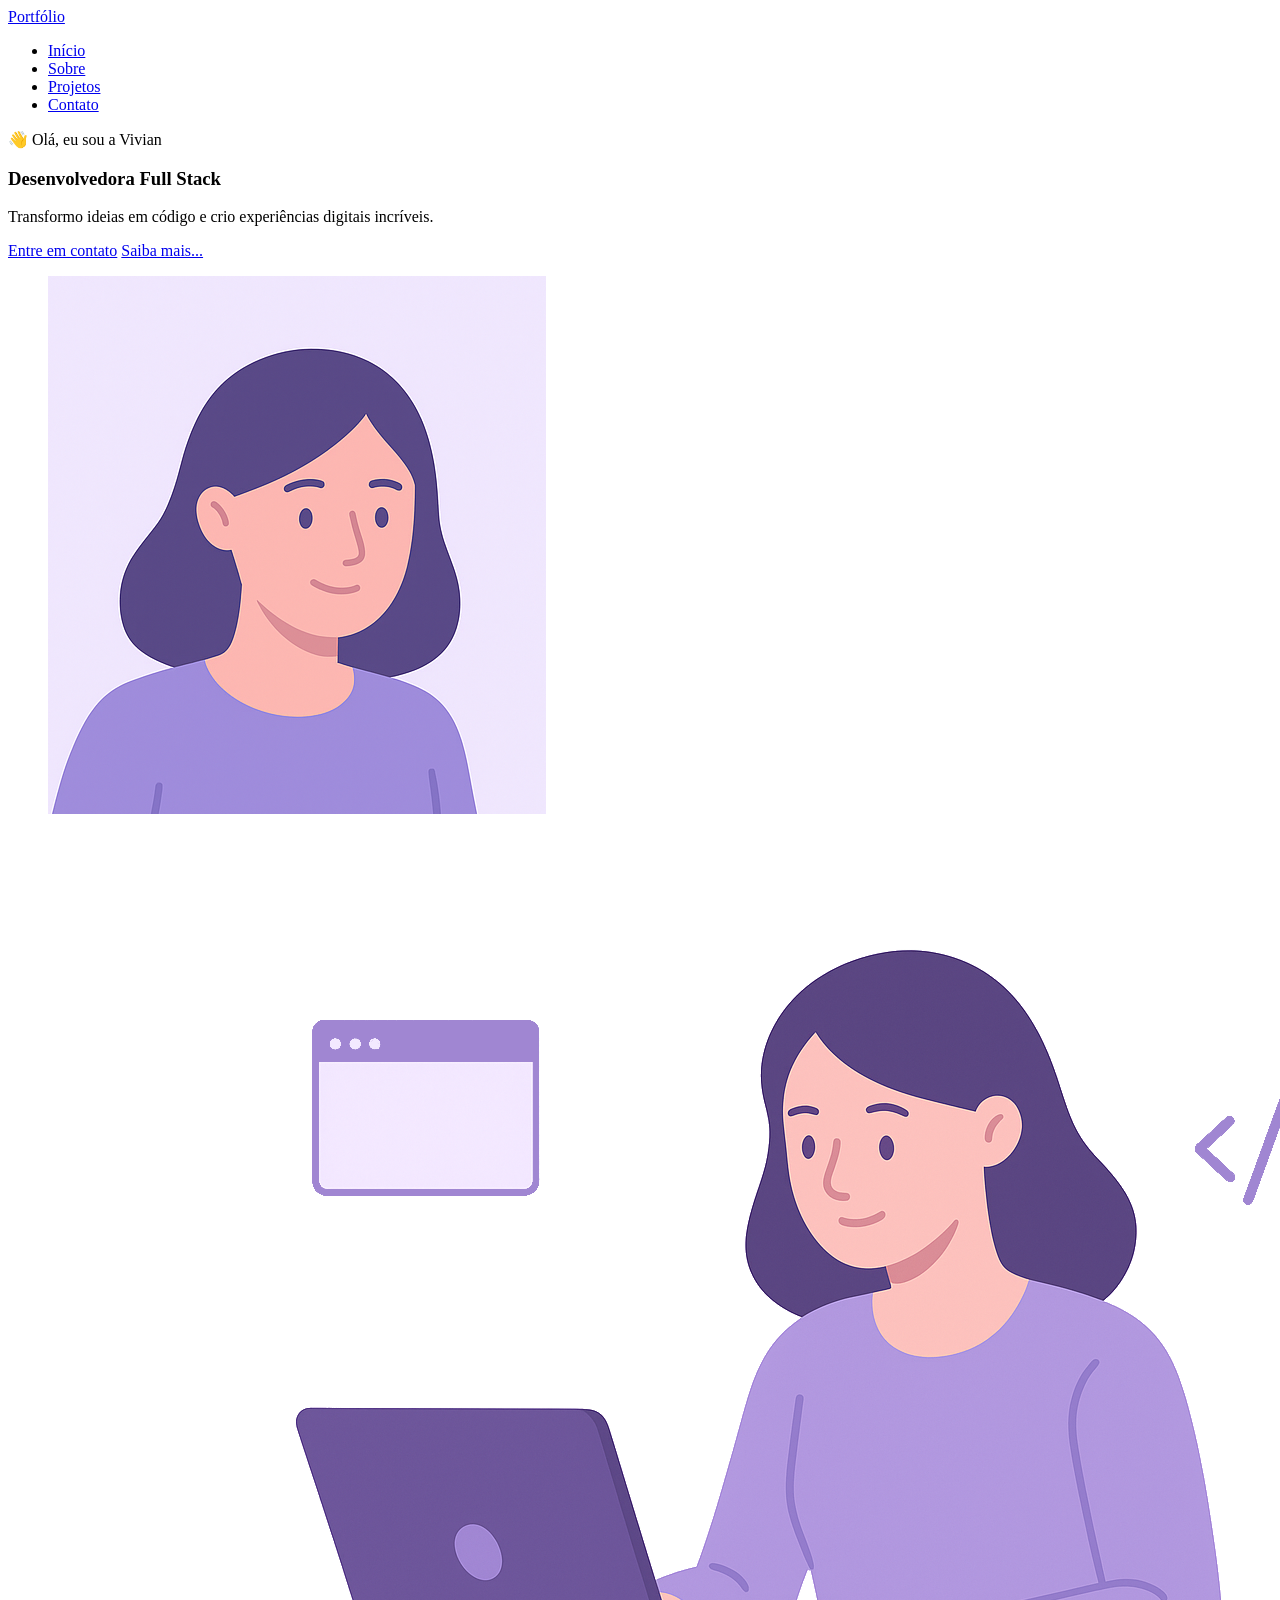
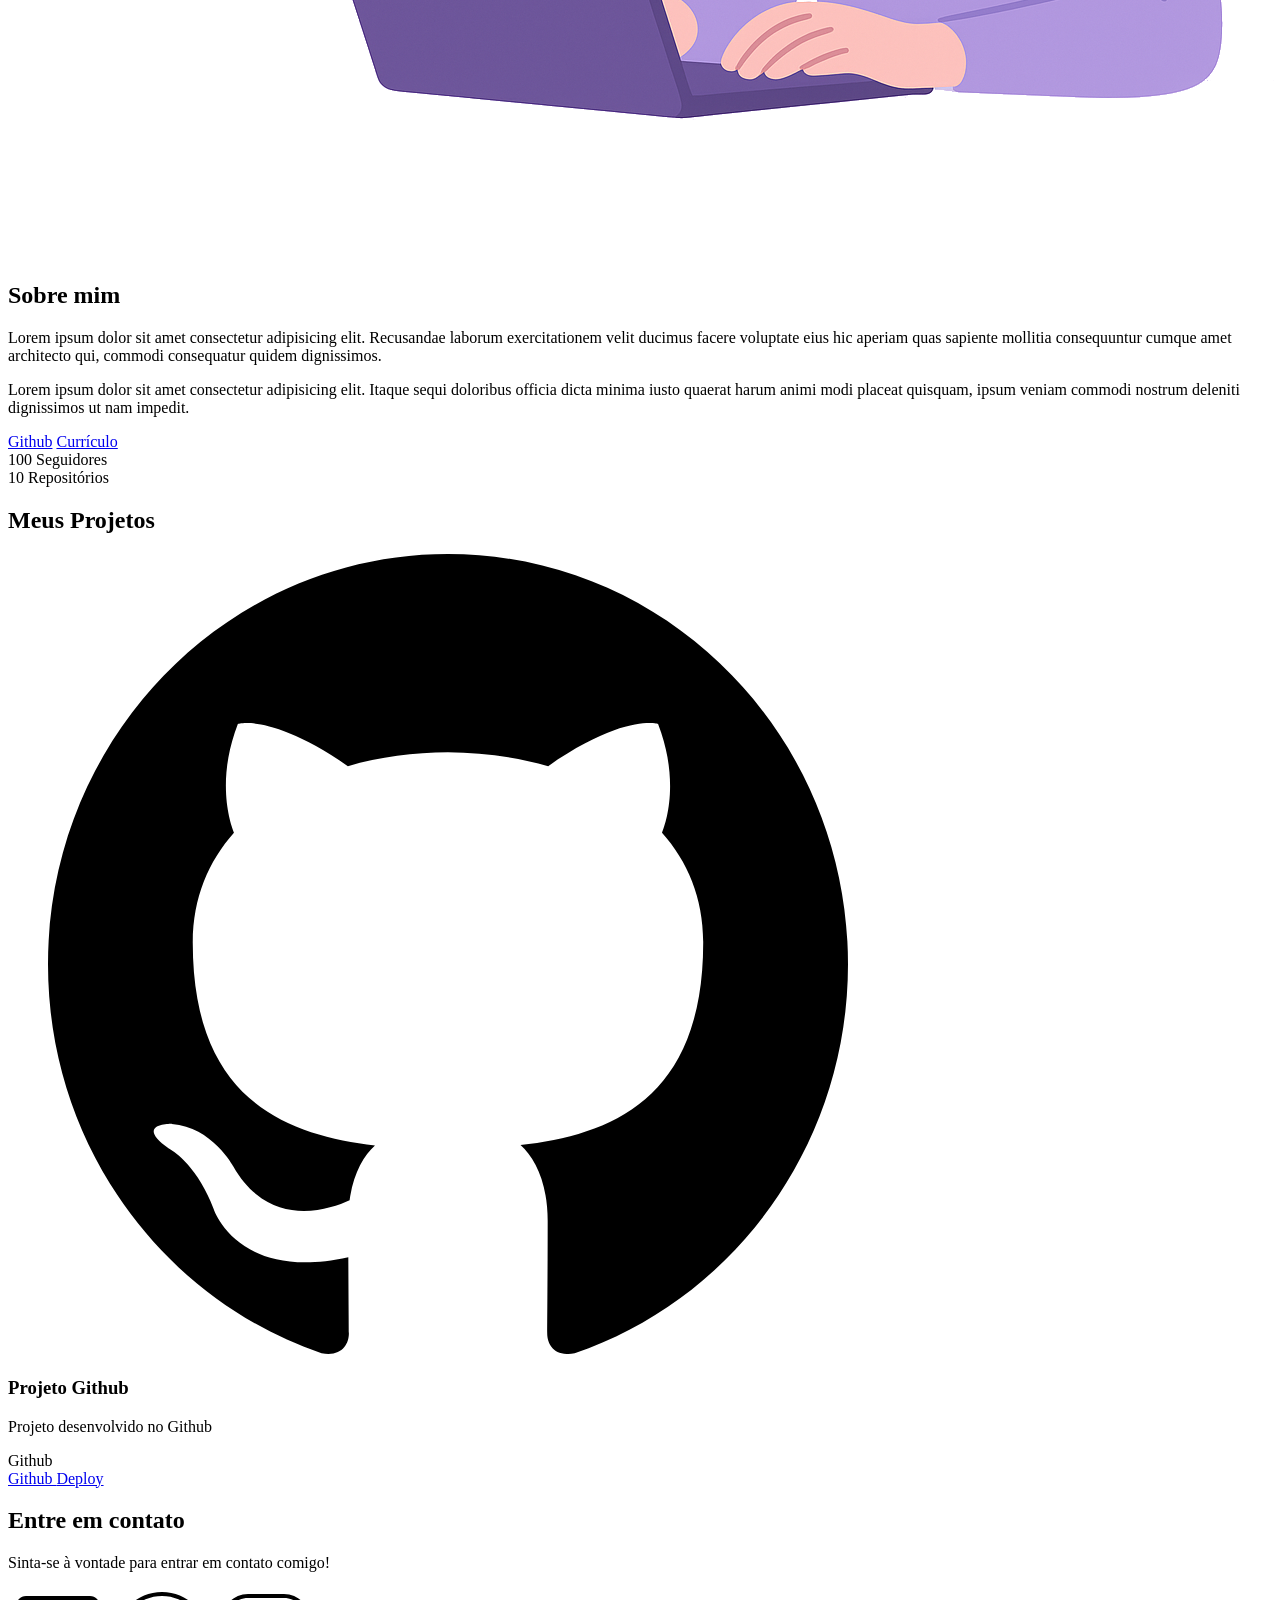
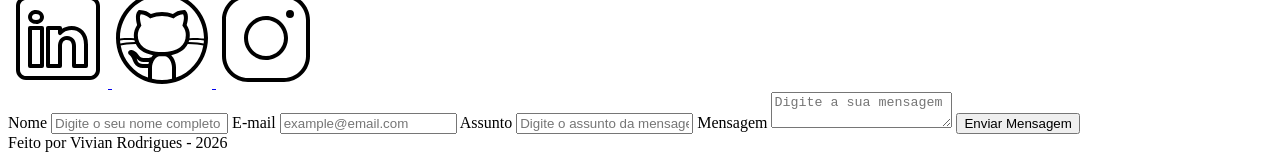
==== index.html @ 4dd23698 "✨ New Feature: Contrução da página Success" ====
<!DOCTYPE html>
<html  lang="pt-br">
    <head>
        <meta charset="utf-8">
        <title></title>
        <meta name="description" content="">
        <meta name="viewport" content="width=device-width, initial-scale=1">
        <meta name="author" content="Vivian Rodrigues">
        <meta name="description" content="Portfólio da Vivian Rodrigues,                 
                                    desenvolvedora Full Stack especializada em criar experiências 
                                    digitais incríveis. Conheça meus projetos e entre em contato.">
        <meta name="robots" content="index, follow">
        <link rel="icon" type="image/svg+xml" href="./assets/img/favicon.svg">
        <link rel="stylesheet" href="">
        <title>Portfólio da Vivian</title>
    </head>
    <body>
        <header>
            
            <a href="index.html" id="titulo">Portfólio</a>
            
            <nav>
                <ul class="menu-list">
                    <li><a href="#hero">Início</a></li>
                    <li><a href="#about">Sobre</a></li>
                    <li><a href="#projects">Projetos</a></li>
                    <li><a href="#contact">Contato</a></li>
                </ul>
            </nav>
        </header>

        <main>
            
            <!-- SEÇÃO HERO -->
            <section id="hero" class="section-container hero-container">

                <!-- Seção de Boas Vindas  -->
                <article class="hero-content">
                    <span>👋 Olá, eu sou a Vivian</span>
                    <h1>Desenvolvedora Full Stack</h1>
                    <p>Transformo ideias em código e crio
                        experiências digitais incríveis.
                    </p>
                    <div class="buttons-container">
                        <a href="#contact" class="botao">Entre em contato</a>
                        <a href="#about" class="botao-outline">Saiba mais...</a>
                    </div>  
                </article>

                <!-- Imagem da seção Hero -->
                 <figure class="hero-image">
                    <img src="./assets/img/avatar_dev_woman.svg" 
                    alt="Foto do autor do site"
                    class="float-animation">
                 </figure>
  
            </section>

            <!-- SEÇÃO ABOUT -->   
            <section id="about" class="section-container about-container">

                <!-- Imagem da seção About -->
                <figure class="hero-image">
                    <img src="./assets/img/foto_dev_woman.svg" 
                    alt="Foto do perfil do autor">
                 </figure>

                 <!-- Conteúdo da seção About -->
                 <article class="about-content">
                    <h2>Sobre mim</h2>
                    <p>Lorem ipsum dolor sit amet consectetur adipisicing elit. 
                        Recusandae laborum exercitationem velit ducimus facere 
                        voluptate eius hic aperiam quas sapiente mollitia consequuntur 
                        cumque amet architecto qui, commodi consequatur quidem dignissimos.</p>
                    <p>Lorem ipsum dolor sit amet consectetur adipisicing elit. Itaque sequi 
                        doloribus officia dicta minima iusto quaerat harum animi modi placeat quisquam, 
                        ipsum veniam commodi nostrum deleniti dignissimos ut nam impedit.</p>
                    
                    <!-- Links (Github + Currículo) e Dados do Github -->    
                    <div class="about-buttons-data">
                        <!-- Links -->
                        <div class="buttons-container">
                            <a href="#" target="_blank" class="botao">Github</a>
                            <a href="#" target="_blank" class="botao-outline">Currículo</a>
                        </div>
                    
                        <!-- Dados -->
                        <div class="data-container">

                            <div class="data-item">
                                <span class="data-number">100</span>
                                <span class="data-label">Seguidores</span>
                            </div>
                            <div class="data-item">
                                <span class="data-number">10</span>
                                <span class="data-label">Repositórios</span>
                            </div>

                        </div>
                    </div>
                    
                 </article>

            </section>

            <!-- Seção PROJECTS -->
            <section id="projects" class="section-container projects-container">
                <h2>Meus Projetos</h2>

                <!-- Swiper Container -->
                <div class="swiper projects-swiper">
                    <div class="swiper-wrapper">
                        <div class="swiper-slide">

                            <article class="project-card">

                                <!-- Ícone da tecnologia padrão do projeto -->
                                <figure class="project-image">
                                    <img src="./assets/icons/languages/github.svg" 
                                         alt="ícone do Github">
                                </figure>

                                <!-- Conteúdo do Projeto -->
                                <div class="project-content">

                                    <h3>Projeto Github</h3>
                                    <p>Projeto desenvolvido no Github</p>

                                    <!-- Tags do Projeto -->
                                    <div class="project-tags">
                                        <span class="tag">Github</span>
                                    </div>

                                    <!-- Links do Projeto -->
                                    <div class="project-buttons">
                                        <a href="#" target="_blank" class="botao botao-sm">Github
                                        </a>
                                        <a href="#" target="_blank" class="botao-outline botao-sm">Deploy
                                        </a>
                                    </div>

                                </div> 
                            </article>
                        </div>
                    </div>
                    <!-- Botões de navegação -->
                    <div class="swiper-nutton-next"></div>
                    <div class="swiper-nutton-prev"></div>
                    <!-- Paginação -->
                     <div class="swiper-pagination"></div>
                </div> 

            </section>

            <!-- Seção CONTACT -->
            <section id="contact" class="section-container contact-container">
                <!-- Redes Sociais -->
                <article class="contact-info">
                    <h2>Entre em contato</h2>
                    <p>Sinta-se à vontade para entrar em contato comigo!</p>

                    <div>
                        <a href="#" target="_blank" class="social-icon" aria-label="Linkedin">
                            <img src="/assets/icons/social/linkedin.svg" 
                            alt="Link para o Linkedin">
                        </a>
                        <a href="#" target="_blank" class="social-icon" aria-label="Github">
                            <img src="/assets/icons/social/github.svg" 
                            alt="Link para o Github">
                        </a>
                        <a href="#" target="_blank" class="social-icon" aria-label="Instagram">
                            <img src="/assets/icons/social/instagram.svg" 
                            alt="Link para o Instagram">
                        </a>
                    </div>

                </article>
                <!-- Formulário de Contato -->
                <form id="formulario">
                    
                    <label for="nome">Nome</label>
                    <input id="nome" name="nome" type="text" placeholder="Digite o seu nome completo">
                    <span id="erro-nome"></span>

                    <label for="email">E-mail</label>
                    <input id="email" name="email" type="text" placeholder="example@email.com">
                    <span id="erro-email"></span>

                    <label for="assunto">Assunto</label>
                    <input id="assunto" name="email" type="text" placeholder="Digite o assunto da mensagem">
                    <span id="erro-assunto"></span>

                    <label for="mensagem">Mensagem</label>
                    <textarea name="mensagem" name="mensagem" placeholder="Digite a sua mensagem"></textarea>
                    <span id="erro-mensagem"></span>

                    <button class="botao" type="submit">Enviar Mensagem</button>
                </form>

            </section>
        </main>

        <footer>
            Feito por Vivian Rodrigues - 2026
        </footer> 
    </body>
</html>
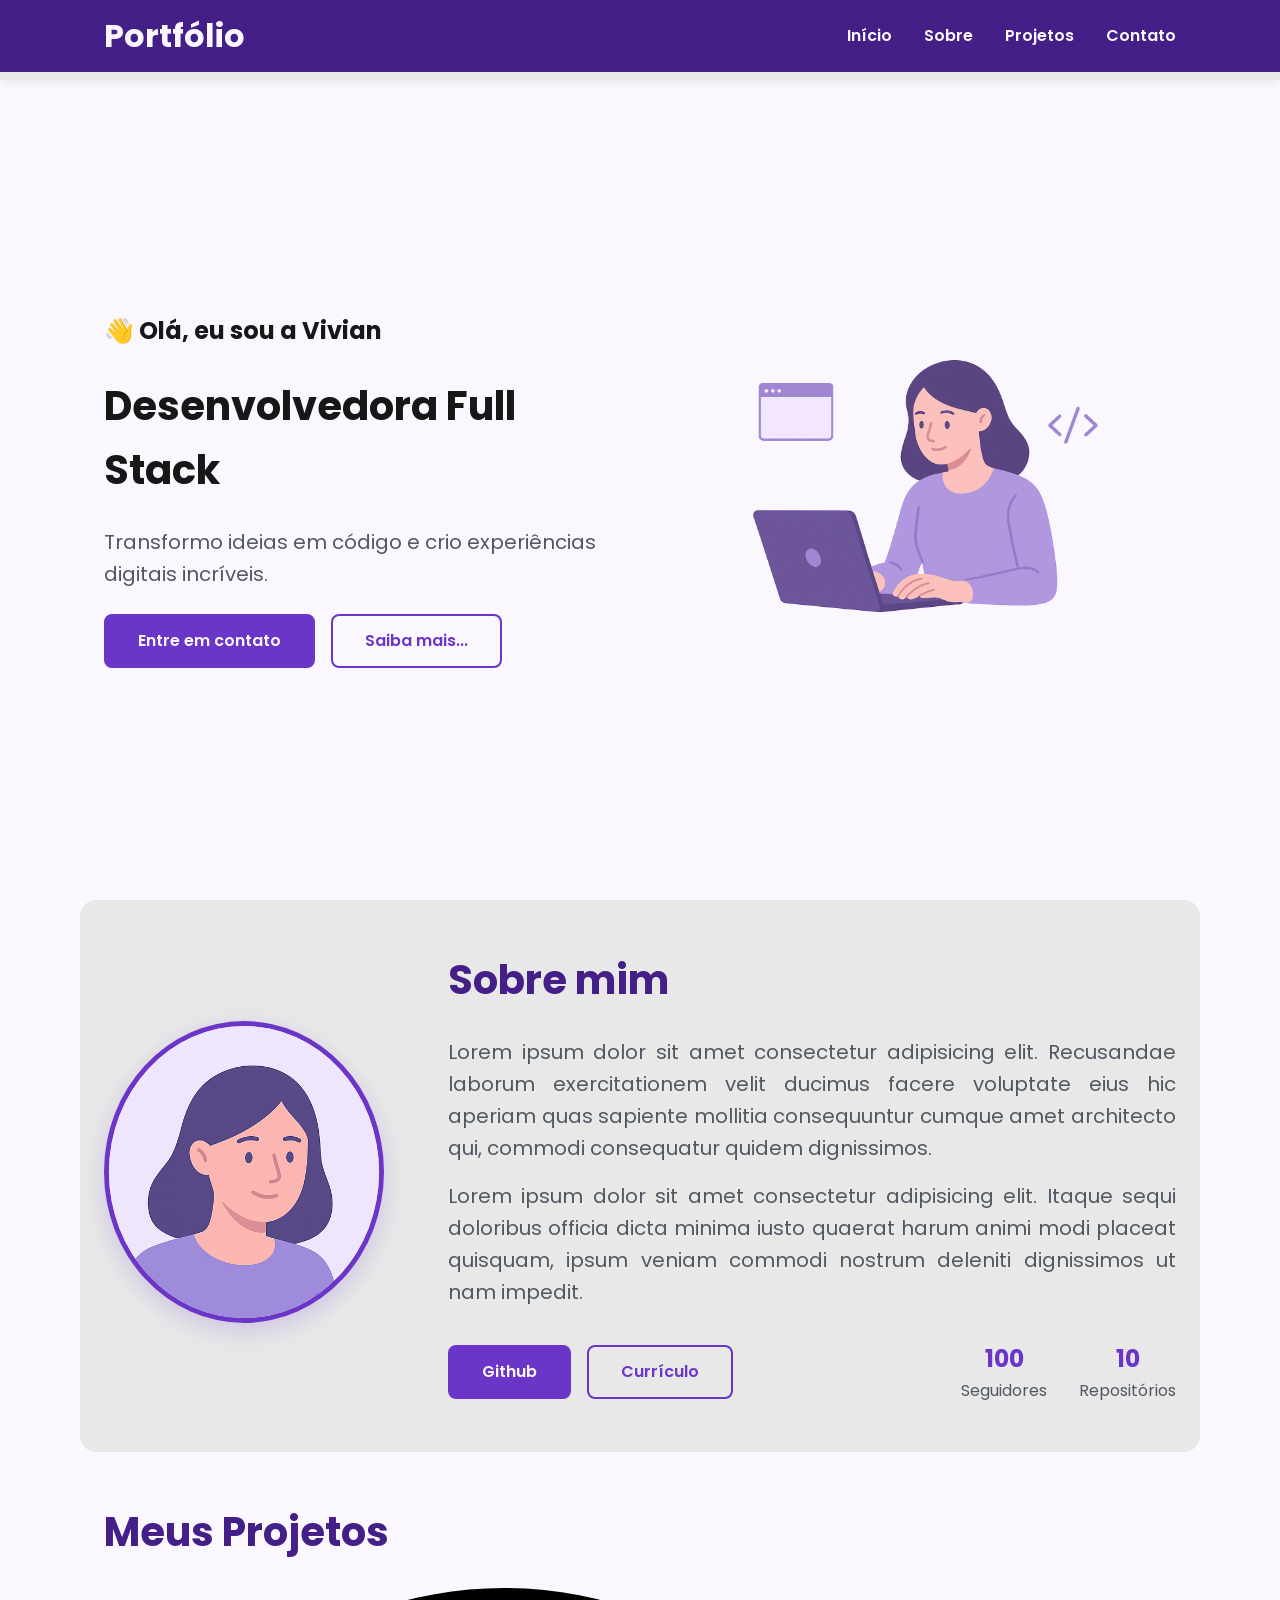
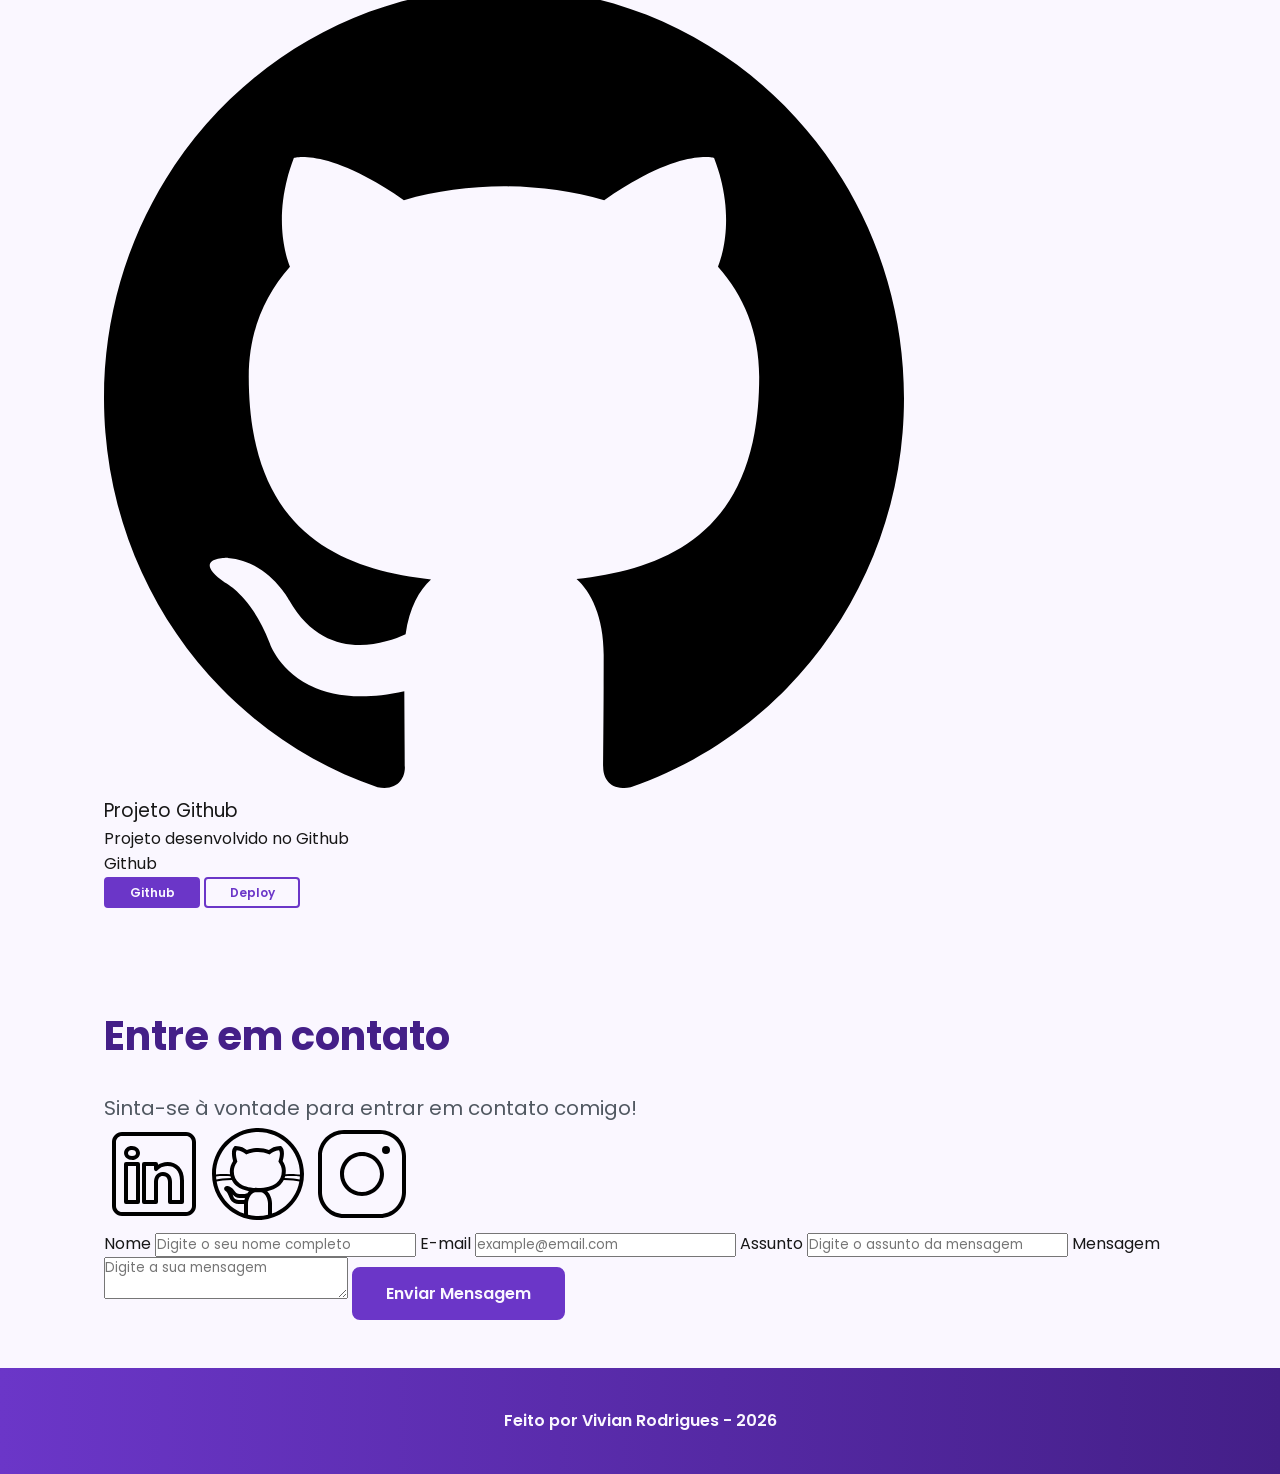
==== commit 12cabf07: "💄 UI:  Estilo das Seções About e Footer e da Página Sucess" ====
--- a/index.html
+++ b/index.html
@@ -1,8 +1,14 @@
 <!DOCTYPE html>
 <html  lang="pt-br">
     <head>
+        <!-- Fontes do Google -->
+        <link rel="preconnect" href="https://fonts.googleapis.com">
+        <link rel="preconnect" href="https://fonts.gstatic.com" crossorigin>
+ 
+         <!-- Fonte do Google - Poppins -->
+        <link href="https://fonts.googleapis.com/css2?family=Poppins&display=swap" rel="stylesheet">
+        
         <meta charset="utf-8">
-        <title></title>
         <meta name="description" content="">
         <meta name="viewport" content="width=device-width, initial-scale=1">
         <meta name="author" content="Vivian Rodrigues">
@@ -11,22 +17,30 @@
                                     digitais incríveis. Conheça meus projetos e entre em contato.">
         <meta name="robots" content="index, follow">
         <link rel="icon" type="image/svg+xml" href="./assets/img/favicon.svg">
-        <link rel="stylesheet" href="">
+        
+        <link rel="stylesheet" href="./assets/css/style.css">
+        
         <title>Portfólio da Vivian</title>
     </head>
     <body>
         <header>
             
-            <a href="index.html" id="titulo">Portfólio</a>
-            
-            <nav>
-                <ul class="menu-list">
-                    <li><a href="#hero">Início</a></li>
-                    <li><a href="#about">Sobre</a></li>
-                    <li><a href="#projects">Projetos</a></li>
-                    <li><a href="#contact">Contato</a></li>
-                </ul>
-            </nav>
+            <div class="menu-content">
+
+                <a href="index.html" id="titulo">Portfólio</a>
+                
+            
+                <nav>
+                    <ul class="menu-list">
+                        <li><a href="#hero">Início</a></li>
+                        <li><a href="#about">Sobre</a></li>
+                        <li><a href="#projects">Projetos</a></li>
+                        <li><a href="#contact">Contato</a></li>
+                    </ul>
+                </nav>
+
+            </div>
+            
         </header>
 
         <main>
@@ -49,7 +63,7 @@
 
                 <!-- Imagem da seção Hero -->
                  <figure class="hero-image">
-                    <img src="./assets/img/avatar_dev_woman.svg" 
+                    <img src="./assets/img/foto_dev_woman.svg" 
                     alt="Foto do autor do site"
                     class="float-animation">
                  </figure>
@@ -60,8 +74,8 @@
             <section id="about" class="section-container about-container">
 
                 <!-- Imagem da seção About -->
-                <figure class="hero-image">
-                    <img src="./assets/img/foto_dev_woman.svg" 
+                <figure class="about-image">
+                    <img src="./assets/img/avatar_dev_woman.svg" 
                     alt="Foto do perfil do autor">
                  </figure>
 
--- a/assets/css/style.css
+++ b/assets/css/style.css
@@ -0,0 +1,411 @@
+/* Reset do navegador */
+* {
+    margin: 0;
+    padding: 0;
+    box-sizing: border-box;
+    font-family: 'Poppins', sans-serif;
+    font-weight: 400;
+    text-decoration: none;
+    outline: none;
+}
+
+/* Variáveis */
+:root {
+    /* Paleta de Cores - Purple */
+    --purple-50: #f4eaff;
+    --purple-100: #e9dcfa;
+    --purple-200: #cdb3f0;
+    --purple-300: #b186e5;
+    --purple-400: #9460db;
+    --purple-500: #6b36c8;
+    --purple-600: #5b2ca0;
+    --purple-700: #4c2177;
+    --purple-800: #441f88;
+    --purple-900: #2a0e4d;
+    --purple-950: #1a0730;
+ 
+    /* Cores Neutras */
+    --gray-200: #e8e8e8;
+    --gray-400: #505861;
+    --black: #171717;
+    --white: #FAF7FF;
+ 
+    /* Cores de Estado */
+    --error: #e63946;
+ 
+    /* Sombras */
+    --shadow-sm: 0 0.25rem 0.5rem rgba(0, 0, 0, 0.05);
+    --shadow-md: 0 0.25rem 0.75rem rgba(107, 54, 200, 0.3);
+    --shadow-lg: 0 0.5rem 1.5rem rgba(107, 54, 200, 0.2);
+ 
+    /* Espaçamentos */
+    --spacing-xs: 0.5rem;
+    --spacing-sm: 1rem;
+    --spacing-md: 1.5rem;
+    --spacing-lg: 2rem;
+    --spacing-xl: 3rem;
+    --spacing-2xl: 4rem;
+ 
+    /* Tamanhos de Fonte */
+    --text-sm: 0.75rem;
+    --text-base: 1rem;
+    --text-lg: 1.25rem;
+    --text-xl: 1.5rem;
+    --text-2xl: 2rem;
+    --text-3xl: 2.5rem;
+ 
+    /* Border Radius */
+    --radius-sm: 0.25rem;
+    --radius-md: 0.5rem;
+    --radius-lg: 1rem;
+    --radius-xl: 2rem;
+    --radius-full: 50%;
+ 
+    /* Animação Padrão */
+    --transition-default: all 0.3s ease;
+}
+
+/* Configurações básicas */
+html {
+    scroll-behavior: smooth;
+}
+
+body {
+    display: flex;
+    flex-direction: column;
+    min-height: 100vh;
+    background-color: var(--white);
+    line-height: 1.6;
+    color: var(--black);
+}
+
+main {
+    flex: 1;
+}
+
+/* Seções - Base Comum */
+
+.section-container {
+    max-width: 70rem;
+    margin: 0 auto;
+    padding: var(--spacing-xl) var(--spacing-md);
+    scroll-margin-top: 6rem;
+}
+
+/* Botões */
+
+.buttons-container {
+    display: flex;
+    gap: var(--spacing-sm);
+}
+
+.botao,
+.botao-outline {
+    display: inline-block;
+    padding: 0.75rem 2rem;
+    border: 0.15rem solid transparent;
+    border-radius: var(--radius-md);
+    font-size: var(--text-base);
+    font-weight: 600;
+    text-align: center;
+    cursor: pointer;
+    transition: var(--transition-default);
+}
+
+.botao {
+    border-color: var(--purple-500);
+    background-color: var(--purple-500);
+    color: var(--white);
+}
+
+.botao:hover {
+    border-color: var(--purple-800);
+    background-color: var(--purple-800);
+    box-shadow: var(--shadow-md);
+    transform: translateY(-0.25rem);
+}
+
+.botao-outline {
+    border-color:  var(--purple-500);
+    background-color: transparent;
+    color: var(--purple-500);
+}
+
+.botao-outline:hover {
+    border-color: var(--purple-500);
+    background-color: var(--purple-500);
+    color: var(--white);
+    transform: translateY(-0.25rem);
+}
+
+/* Botoes Pesquenos - Card Projetos */
+
+.botao.botao-sm,
+.botao-outline.botao-sm {
+    min-width: 6rem;
+    padding: 0.25rem var(--spacing-sm);
+    border-width:  0.125rem;
+    border-radius: 0.25rem;
+    font-size: var(--text-sm);
+} 
+
+/* Seção Header - Cabeçalho e Menu */
+
+header {
+    position: sticky;
+    top: 0;
+    z-index: 1000;
+    width: 100%;
+    height: 5rem;
+    border-bottom: var(--spacing-xs) solid var(--gray-200);
+    box-shadow: var(--shadow-sm);
+    background-color: var(--purple-800);
+}
+
+header a {
+    font-weight:  600;
+    color: var(--white);
+    transition:  color 0.3s ease;
+}
+
+header a:hover {
+    color: var(--purple-100);
+}
+
+#titulo {
+    font-size:  var(--text-2xl);
+    font-weight:  700;
+}
+
+.menu-content {
+    display: flex;
+    justify-content: space-between;
+    align-items: center;
+    max-width: 70rem;
+    height: 100%;
+    margin: 0 auto;
+    padding: 0 var(--spacing-md);
+}
+
+.menu-list {
+    display: flex;
+    gap: var(--spacing-lg);
+    list-style: none;
+}
+
+/* Seção Hero */
+
+.hero-container {
+    display: flex;
+    align-items: center;
+    gap: var(--spacing-2xl);
+    min-height: calc(100vh - 5rem);
+}
+
+.hero-content {
+    display: flex;
+    flex: 1;
+    flex-direction: column;
+    gap: var(--spacing-md)
+}
+
+.hero-content span {
+    font-size:  var(--text-xl);
+    font-weight: 700;
+}
+
+.hero-content h1 {
+    font-size:  var(--text-3xl);
+    font-weight: 700;
+}
+
+.hero-content p,
+.about-content p,
+.contact-info p {
+    font-size:  var(--text-lg);
+    color: var(--gray-400);  
+}
+
+.hero-image {
+    display: flex;
+    flex: 1;
+    justify-content: center;
+}
+
+.hero-image img {
+    width: 100%;
+    max-width: 100%;
+    border-radius: var(--radius-xl);
+}
+
+/* Animação */
+
+@keyframes float {
+    0%,
+    100% {
+        transform: translateY(0);
+    }
+
+    50% {
+        transform: translateY(-1.25rem);
+    }
+}
+
+/* Usa a ANIMAÇÃO */
+.float-animation {
+    animation: float 3s ease-in-out infinite;
+}
+
+/* Seção ABOUT */
+
+.about-container {
+    display: flex;
+    align-items: center;
+    gap: var(--spacing-2xl);
+    margin: var(--spacing-2xl auto);
+    border-radius: var(--radius-lg);
+    background-color: var(--gray-200);
+}
+
+.about-image {
+    flex: 0 0 17.5rem;
+}
+
+.about-image img {
+    width: 100%;
+    border: 0.35rem solid var(--purple-500);
+    border-radius: var(--radius-full);
+    box-shadow: var(--shadow-lg);
+}
+
+.about-content h2,
+.projects-container h2,
+.contact-info h2 {
+    margin-bottom: var(--spacing-md);
+    font-size: var(--text-3xl);
+    font-weight: 700;
+    color: var(--purple-800);
+}
+
+.about-content p {
+    margin-bottom: var(--spacing-sm);
+    text-align: justify;
+}
+
+.about-buttons-data {
+    display:flex;
+    justify-content: space-between;
+    align-items: center;
+    gap: var(--spacing-lg);
+    margin-top: var(--spacing-lg);
+}
+
+.about-buttons-data .botao {
+    margin-right: auto;
+}
+
+.data-container {
+    display: flex;
+    gap: var(--spacing-lg);
+    margin-top: 0;
+}
+
+.data-item {
+    display: flex;
+    flex-direction: column;
+    align-items: center;   
+}
+
+.data-number {
+    font-size: var(--text-xl);
+    font-weight: 700;
+    text-align: center;
+    color: var(--purple-500);
+}
+
+.data-label {
+    font-size: var(--text-base);
+    text-align: center;
+    color: var(--gray-400);
+
+}
+
+
+/* Footer */
+
+footer {
+    padding: 2.5rem;
+    background: linear-gradient(to right, var(--purple-500), var(--purple-800));
+    font-weight: 600;
+    text-align: center;
+    color: var(--white);
+
+}
+
+/* SUCCESS */
+
+.success-container {
+    display: flex;
+    flex-direction: column;
+    justify-content: center;
+    align-items: center;
+    width: 100%;
+    min-height: calc(100vh - 12.5rem);
+    padding: var(--spacing-xl) var(--spacing-md);
+}
+
+.success-content {
+    display:  flex;
+    flex-direction: column;
+    align-items: center;
+    gap: var(--spacing-md);
+    max-width:  37.5rem;
+    text-align: center;
+}
+
+.success-content h1 {
+    font-size: var(--text-3xl);
+    font-weight: 700;
+    color: var(--purple-800);
+}
+
+.success-content h2 {
+    font-size: var(--text-lg);
+    color: var(--gray-400);
+}
+
+.success-icon {
+    display: flex;
+    align-items: center;
+    justify-content: center;
+    width: 7.5rem;
+    height: 7.5rem;
+    border-radius: var(--radius-full);
+    background-color: var(--purple-100);
+}
+
+.success-icon img {
+    width: 6rem;
+    height: 6rem;
+    filter: brightness(0)
+            saturate(100%)
+            invert(11%)
+            sepia(69%)
+            saturate(3759%)
+            hue-rotate(256deg)
+            brightness(101%)
+            contrast(96%)
+}
+
+
+
+
+
+
+
+
+
+
+
+
+
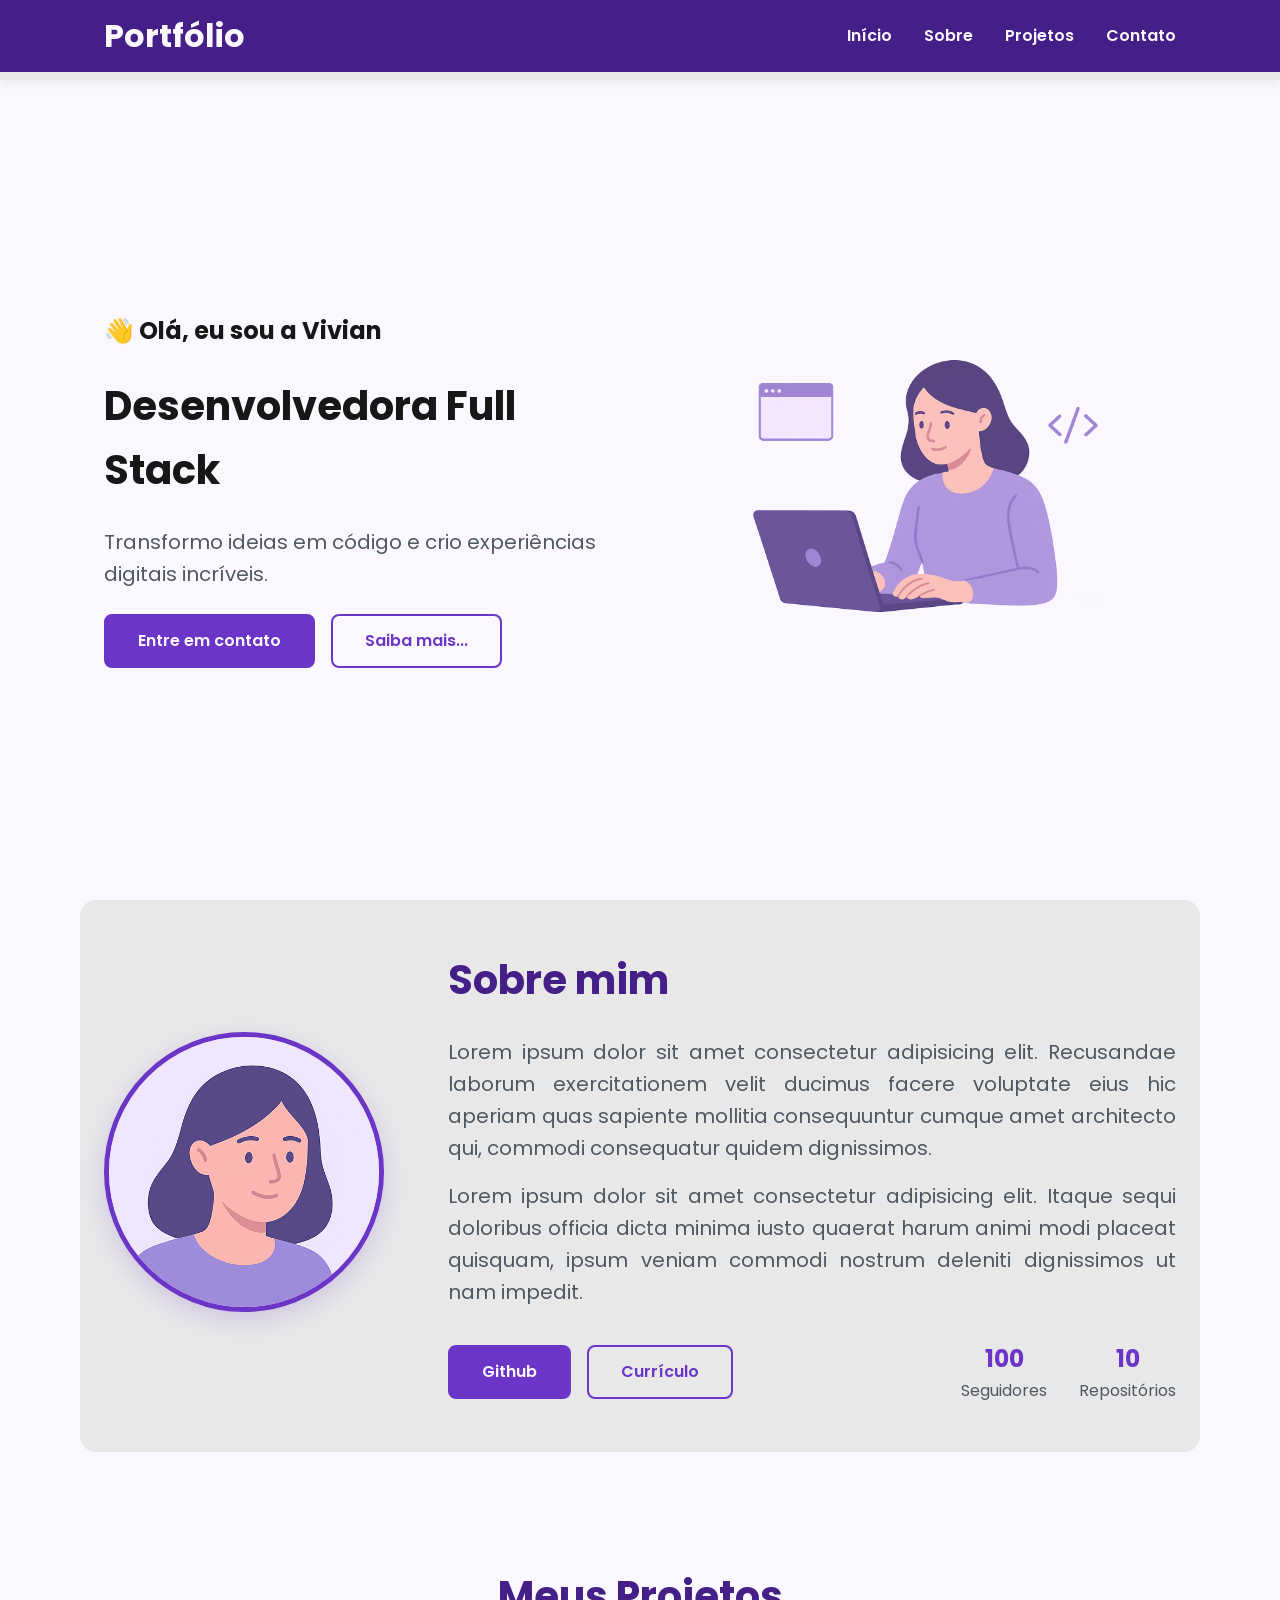
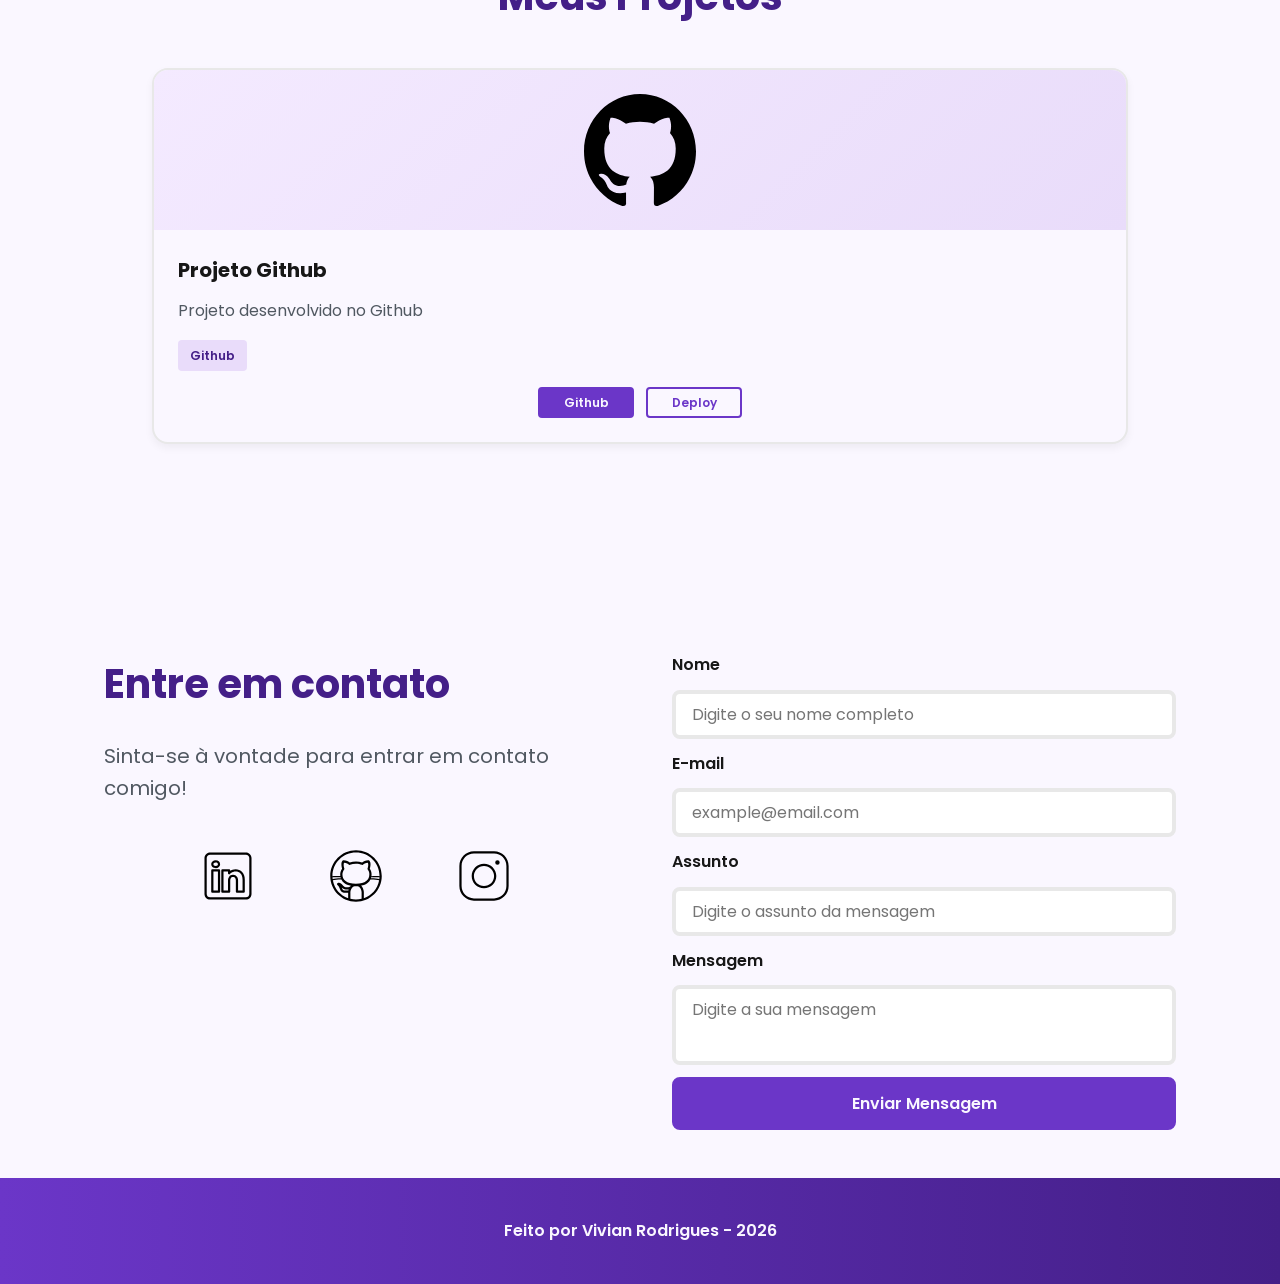
==== commit dae723c7: "💄 UI:  Adicionados Estilos da Seção Contato" ====
--- a/index.html
+++ b/index.html
@@ -173,7 +173,7 @@
                     <h2>Entre em contato</h2>
                     <p>Sinta-se à vontade para entrar em contato comigo!</p>
 
-                    <div>
+                    <div class="social-container">
                         <a href="#" target="_blank" class="social-icon" aria-label="Linkedin">
                             <img src="/assets/icons/social/linkedin.svg" 
                             alt="Link para o Linkedin">
--- a/assets/css/style.css
+++ b/assets/css/style.css
@@ -273,6 +273,8 @@
 
 .about-image img {
     width: 100%;
+    object-fit: cover;/* usado para resolver o problema do formato retangular da img */
+    aspect-ratio: 1/1; /* usado para resolver o problema do formato retangular da img */
     border: 0.35rem solid var(--purple-500);
     border-radius: var(--radius-full);
     box-shadow: var(--shadow-lg);
@@ -330,6 +332,233 @@
 
 }
 
+/* Projects */
+
+.projects-container {
+    scroll-margin-top: 3rem;
+    margin: var(--spacing-2xl) auto;
+    text-align: center;
+}
+
+.projects-swiper {
+    position: relative;
+    width: 100%;
+    padding: var(--spacing-sm) var(--spacing-xl) var(--spacing-xl);
+    overflow: hidden;
+}
+
+/* card de projetos */
+.project-card {
+    display: flex;
+    flex-direction: column;
+    width: 100%;
+    height: 100%;
+    border: 0.15rem solid var(--gray-200);
+    border-radius: var(--radius-lg);
+    background-color: var(--white);
+    box-shadow: var(--shadow-sm);
+    overflow: hidden;
+    transition: var(--transition-default);
+}
+
+.project-card:hover {
+    box-shadow: var(--shadow-lg);
+}
+
+.project-image {
+    display: flex;
+    justify-content: center;
+    align-items: center;
+    width: 100%;
+    height: 10rem;
+    background: linear-gradient(135deg, var(--purple-50) 0%, var(--purple-100) 100%);
+}
+
+.project-image img {
+    width: 75%;
+    height: 75%;
+    max-width: 7rem;
+    max-height: 7rem;
+    object-fit: contain;
+    transition: transform 0.3s ease;
+}
+
+
+.project-content {
+    display: flex;
+    flex: 1;
+    flex-direction: column;
+    padding: var(--spacing-md);
+    text-align: left;
+}
+
+.project-content h3 {
+    margin-bottom: 0.75rem;
+    font-size: var(--text-lg);
+    font-weight: 700;
+}
+
+.project-content p {
+    margin-bottom: var(--spacing-sm);
+    font-size: var(--text-base);
+    color: var(--gray-400);
+}
+
+.project-tags {
+    display: flex;
+    flex-wrap: wrap;
+    gap: var(--spacing-xs);
+}
+
+.tag {
+    padding: 0.375rem 0.75rem;
+    border-radius: var(--radius-sm);
+    background-color: var(--purple-100);
+    font-size: var(--text-sm);
+    font-weight: 600;
+    color: var(--purple-800);
+}
+
+.project-buttons {
+    display: flex;
+    justify-content: center;
+    align-items: center;
+    gap: 0.75rem;
+    margin-top: var(--spacing-sm);
+}
+
+/* Swiper */
+
+.swiper-wrapper {
+    align-items: stretch;
+}
+ 
+.swiper-slide {
+    display: flex;
+    height: auto;
+}
+ 
+/* Botões do Swiper (navegação) */
+.swiper-button-next,
+.swiper-button-prev {
+    width: 3rem;
+    height: 3rem;
+}
+ 
+.swiper-button-next:after,
+.swiper-button-prev:after {
+    font-size: var(--text-lg);
+    color: var(--purple-500);
+}
+ 
+.swiper-button-next:hover:after,
+.swiper-button-prev:hover:after {
+    color: var(--purple-800);
+}
+ 
+/* Indicadores de paginação */
+.swiper-pagination-bullet {
+    width: 0.75rem;
+    height: 0.75rem;
+    background-color: var(--gray-200);
+    opacity: 1;
+}
+ 
+.swiper-pagination-bullet-active {
+    width: var(--spacing-lg);
+    border-radius: var(--radius-sm);
+    background-color: var(--purple-500);
+}
+
+/* Seção de contato */
+
+.contact-container {
+    display: grid;
+    grid-template-columns: 1fr 1fr;
+    gap: var(--spacing-2xl);
+}
+
+/* Redes Sociais */
+
+.contact-info h2 {
+    margin-bottom: var(--spacing-md) ;
+}
+
+.contact-info p {
+    margin-bottom: var(--spacing-lg) ;
+}
+
+.social-container {
+    display: flex;
+    justify-content: center;
+    gap: var(--spacing-xl);
+}
+
+.social-icon {
+    width: 5rem;
+    height: 5rem;
+    padding: 0.75rem;
+    border-radius: var(--radius-md);
+    transition: var(--transition-default);
+}
+
+.social-icon img {
+    width: 100%;
+    filter: brightness(0) saturate(100%);
+    transition: filter 0.3s ease;
+}
+
+.social-icon img:hover  {
+    filter: brightness(0) 
+            saturate(100%) 
+            invert(42%) 
+            sepia(93%) 
+            saturate(1352%) 
+            hue-rotate(243deg) 
+            brightness(79%) 
+            contrast(91%);
+}
+
+/* Formulário */
+
+form {
+    display: flex;
+    flex-direction: column;
+    gap: 0.75rem;
+}
+
+form label {
+    font-size: var(--text-base);
+    font-weight: 600;
+}
+
+form input, 
+form textarea {
+    width: 100%;
+    padding: 0.5rem var(--spacing-sm);
+    border: 0.25rem solid var(--gray-200);
+    border-radius: var(--radius-md);
+    font-family: inherit;
+    font-size: var(--text-base);
+    transition: border-color 0.3 ease;
+}
+
+form input:focus,
+form textarea:focus {
+    border-color: var(--purple-500);
+    outline: none;
+}
+
+form textarea {
+    min-height: 5rem;
+    resize: none;
+}
+
+form span {
+    margin-top: -0.75rem;
+    font-size: var(--text-sm);
+    color: var(--error);
+}
 
 /* Footer */
 
@@ -339,7 +568,6 @@
     font-weight: 600;
     text-align: center;
     color: var(--white);
-
 }
 
 /* SUCCESS */
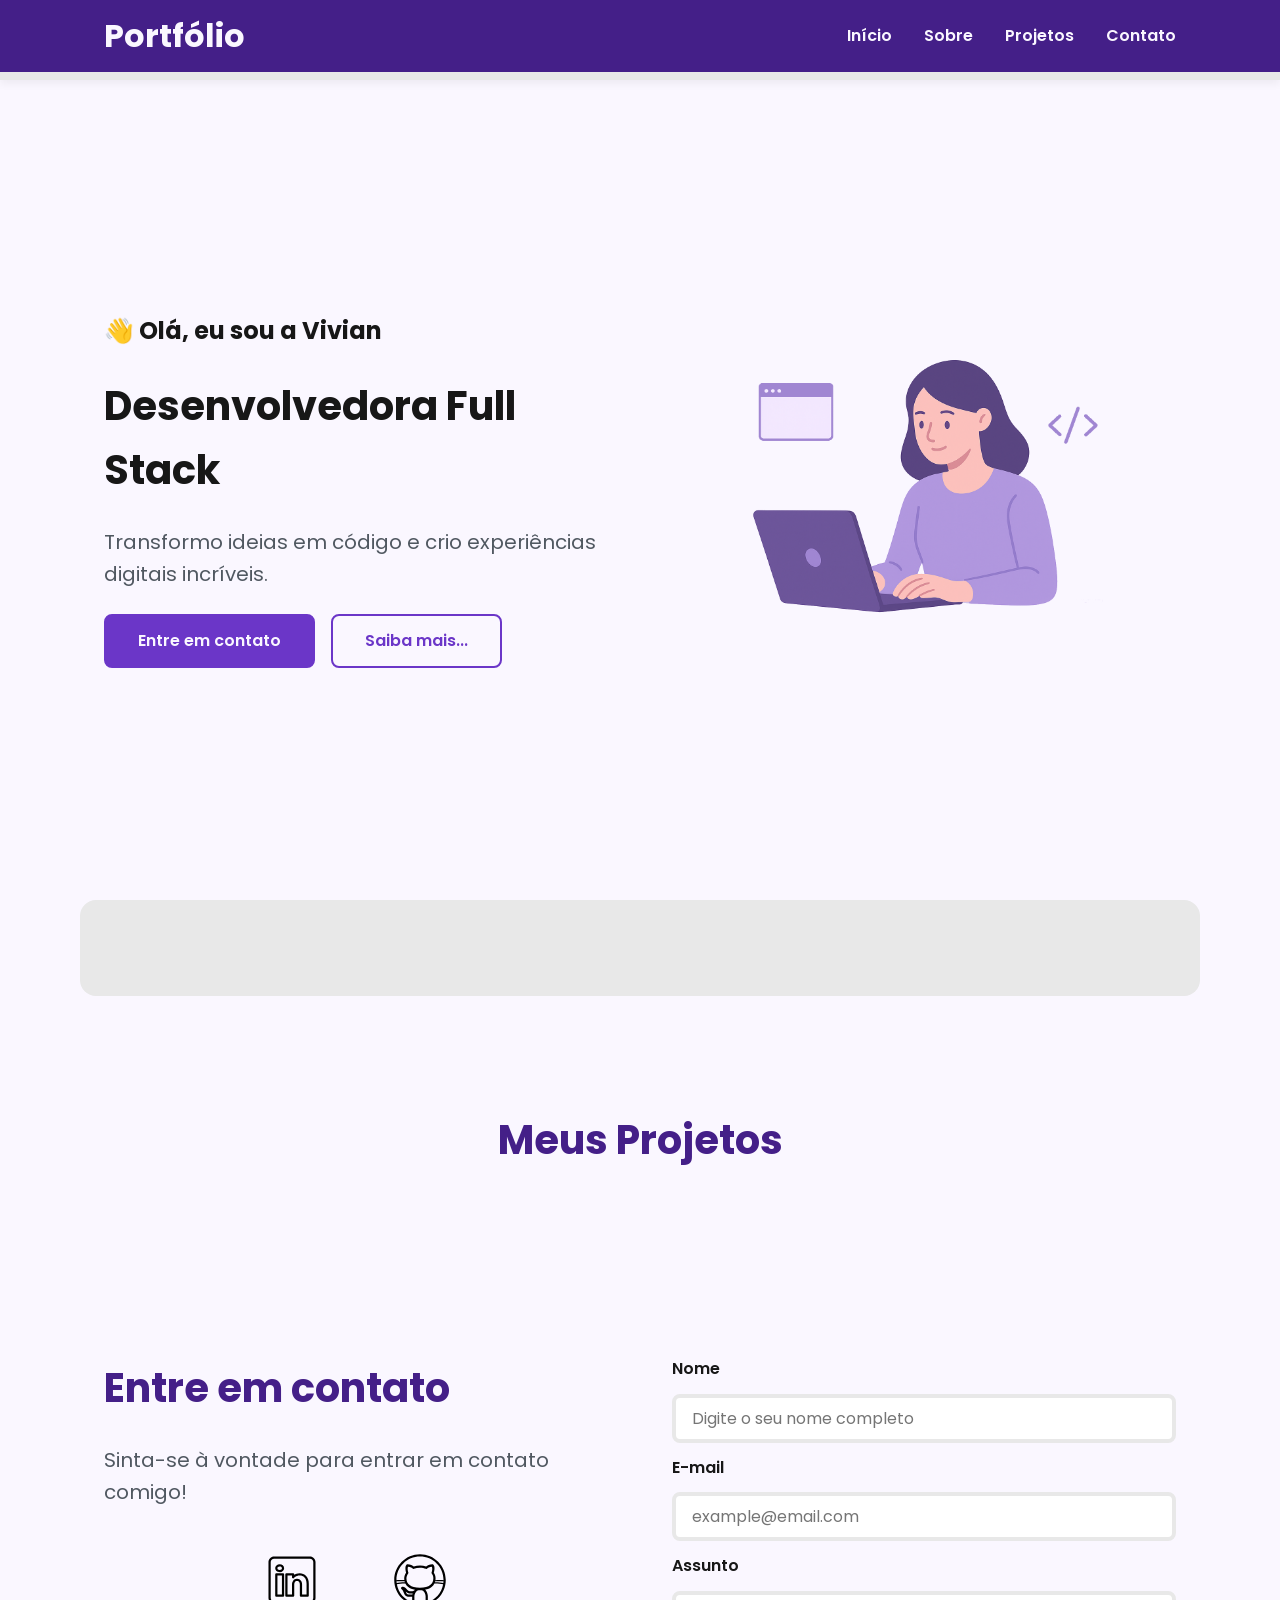
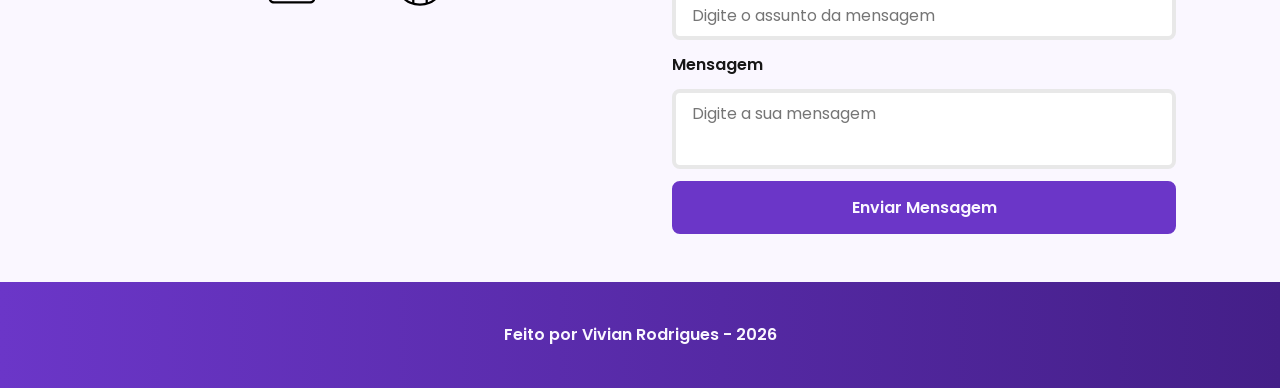
==== commit 821b4946: "🚀 Deploy:  Ajustes para o Deploy" ====
--- a/index.html
+++ b/index.html
@@ -19,6 +19,9 @@
         <link rel="icon" type="image/svg+xml" href="./assets/img/favicon.svg">
         
         <link rel="stylesheet" href="./assets/css/style.css">
+        <!-- SWIPER CSS -->
+        <link rel="stylesheet" href="https://cdn.jsdelivr.net/npm/swiper@11/swiper-bundle.min.css">
+
         
         <title>Portfólio da Vivian</title>
     </head>
@@ -29,7 +32,6 @@
 
                 <a href="index.html" id="titulo">Portfólio</a>
                 
-            
                 <nav>
                     <ul class="menu-list">
                         <li><a href="#hero">Início</a></li>
@@ -73,47 +75,7 @@
             <!-- SEÇÃO ABOUT -->   
             <section id="about" class="section-container about-container">
 
-                <!-- Imagem da seção About -->
-                <figure class="about-image">
-                    <img src="./assets/img/avatar_dev_woman.svg" 
-                    alt="Foto do perfil do autor">
-                 </figure>
-
-                 <!-- Conteúdo da seção About -->
-                 <article class="about-content">
-                    <h2>Sobre mim</h2>
-                    <p>Lorem ipsum dolor sit amet consectetur adipisicing elit. 
-                        Recusandae laborum exercitationem velit ducimus facere 
-                        voluptate eius hic aperiam quas sapiente mollitia consequuntur 
-                        cumque amet architecto qui, commodi consequatur quidem dignissimos.</p>
-                    <p>Lorem ipsum dolor sit amet consectetur adipisicing elit. Itaque sequi 
-                        doloribus officia dicta minima iusto quaerat harum animi modi placeat quisquam, 
-                        ipsum veniam commodi nostrum deleniti dignissimos ut nam impedit.</p>
-                    
-                    <!-- Links (Github + Currículo) e Dados do Github -->    
-                    <div class="about-buttons-data">
-                        <!-- Links -->
-                        <div class="buttons-container">
-                            <a href="#" target="_blank" class="botao">Github</a>
-                            <a href="#" target="_blank" class="botao-outline">Currículo</a>
-                        </div>
-                    
-                        <!-- Dados -->
-                        <div class="data-container">
-
-                            <div class="data-item">
-                                <span class="data-number">100</span>
-                                <span class="data-label">Seguidores</span>
-                            </div>
-                            <div class="data-item">
-                                <span class="data-number">10</span>
-                                <span class="data-label">Repositórios</span>
-                            </div>
-
-                        </div>
-                    </div>
-                    
-                 </article>
+                
 
             </section>
 
@@ -123,43 +85,11 @@
 
                 <!-- Swiper Container -->
                 <div class="swiper projects-swiper">
-                    <div class="swiper-wrapper">
-                        <div class="swiper-slide">
-
-                            <article class="project-card">
-
-                                <!-- Ícone da tecnologia padrão do projeto -->
-                                <figure class="project-image">
-                                    <img src="./assets/icons/languages/github.svg" 
-                                         alt="ícone do Github">
-                                </figure>
-
-                                <!-- Conteúdo do Projeto -->
-                                <div class="project-content">
-
-                                    <h3>Projeto Github</h3>
-                                    <p>Projeto desenvolvido no Github</p>
-
-                                    <!-- Tags do Projeto -->
-                                    <div class="project-tags">
-                                        <span class="tag">Github</span>
-                                    </div>
-
-                                    <!-- Links do Projeto -->
-                                    <div class="project-buttons">
-                                        <a href="#" target="_blank" class="botao botao-sm">Github
-                                        </a>
-                                        <a href="#" target="_blank" class="botao-outline botao-sm">Deploy
-                                        </a>
-                                    </div>
-
-                                </div> 
-                            </article>
-                        </div>
+                    <div class="swiper-wrapper">   
                     </div>
                     <!-- Botões de navegação -->
-                    <div class="swiper-nutton-next"></div>
-                    <div class="swiper-nutton-prev"></div>
+                    <div class="swiper-button-next"></div>
+                    <div class="swiper-button-prev"></div>
                     <!-- Paginação -->
                      <div class="swiper-pagination"></div>
                 </div> 
@@ -174,23 +104,26 @@
                     <p>Sinta-se à vontade para entrar em contato comigo!</p>
 
                     <div class="social-container">
-                        <a href="#" target="_blank" class="social-icon" aria-label="Linkedin">
+                        <a href="https://www.linkedin.com/in/vivian-srodrigues/" target="_blank" class="social-icon" aria-label="Linkedin">
                             <img src="/assets/icons/social/linkedin.svg" 
                             alt="Link para o Linkedin">
                         </a>
-                        <a href="#" target="_blank" class="social-icon" aria-label="Github">
+                        <a href="https://github.com/dashenio" target="_blank" class="social-icon" aria-label="Github">
                             <img src="/assets/icons/social/github.svg" 
                             alt="Link para o Github">
                         </a>
-                        <a href="#" target="_blank" class="social-icon" aria-label="Instagram">
+                        <!-- <a href="#" target="_blank" class="social-icon" aria-label="Instagram">
                             <img src="/assets/icons/social/instagram.svg" 
                             alt="Link para o Instagram">
-                        </a>
+                        </a> -->
                     </div>
 
                 </article>
                 <!-- Formulário de Contato -->
-                <form id="formulario">
+                <form id="formulario" action="https://formsubmit.co/15ab9561fde4e3bb0023254957b4ed38" method="POST">
+                    
+                    <input type="hidden" name="_next" value="https:/vivian-rodrigues-portfolio.netlify.app/success.html" >
+                    <input type="hidden" name="_captcha" value="false">  
                     
                     <label for="nome">Nome</label>
                     <input id="nome" name="nome" type="text" placeholder="Digite o seu nome completo">
@@ -205,7 +138,7 @@
                     <span id="erro-assunto"></span>
 
                     <label for="mensagem">Mensagem</label>
-                    <textarea name="mensagem" name="mensagem" placeholder="Digite a sua mensagem"></textarea>
+                    <textarea id="mensagem" name="mensagem" placeholder="Digite a sua mensagem"></textarea>
                     <span id="erro-mensagem"></span>
 
                     <button class="botao" type="submit">Enviar Mensagem</button>
@@ -216,6 +149,10 @@
 
         <footer>
             Feito por Vivian Rodrigues - 2026
-        </footer> 
+        </footer>
+        <!-- SWIPER JS -->
+        <script src="https://cdn.jsdelivr.net/npm/swiper@11/swiper-bundle.min.js"></script>
+         <!--Script JavaScript principal da página  -->
+        <script src="./assets/js/script.js"></script>
     </body>
 </html>
--- a/assets/css/style.css
+++ b/assets/css/style.css
@@ -627,13 +627,333 @@
 
 
 
-
-
-
-
-
-
-
-
-
-
+/* Responsividade Tablet */
+
+@media screen and (max-width: 1024px){
+    .section-container{
+        padding: var(--spacing-) var(--spacing-sm);
+    }
+    .section-container h1 {
+        font-size: var(--text-2xl);
+    }
+    .section-container h2 {
+        font-size: var(--text-xl);
+    }
+    .section-container p {
+        font-size: var(--text-lg);
+    }
+    .section-container span {
+        font-size: var(--text-xl);
+    }
+    #titulo{
+        font-size: var(--text-2xl);
+    }
+    .menu-list{
+        display: none;
+    }
+    .hero-container{
+        margin-top: 3rem;
+        flex-direction: column-reverse;
+        gap: var(--spacing-md);
+        width: 90%;
+        min-height: calc(74vh - 5rem);
+        margin-bottom: 3rem;
+    }
+    .hero-content {
+        gap: var(--spacing-md);
+        width: 100%;
+
+    }
+    .buttons-container{
+        flex-direction: column;
+        gap: 1rem;
+        width: 100%;
+        margin-bottom: 0.25rem;
+        padding: 0;
+    }
+    .buttons-container .botao,
+    .buttons-container .botao-outline {
+        padding: 0.75rem 1rem;
+        font-size: var(--text-lg);
+        white-space: nowrap;
+    }
+    .hero-image {
+        margin-top: 2rem;
+        width: 100%;
+        max-height: 20rem;
+    }
+    .hero-image img {
+        max-width: 30rem;
+    }
+
+    .about-container{
+        flex-direction: column;
+        margin: var(--spacing-md) 1rem;
+        padding: var(--spacing-md);
+    }
+    .about-image img {
+        max-width: 17rem;
+    }
+    .about-content {
+        width: 100%;
+    }
+    .about-buttons-data {
+        flex-direction: column;
+        gap: var(--spacing-lg);
+        align-items: stretch;
+    }
+
+    .about-buttons-data .botao,
+    .about-buttons-data .botao-outline {
+        width: 100%;
+        padding: 0.75rem var(--spacing-lg);
+        font-size: var(--text-lg);
+        text-align: center;
+    }
+    .data-container{
+        justify-content: center;
+        width: 100%;
+    }
+    .data-number{
+        font-size: var(--text-xl);
+    }
+    .data-label {
+        font-size: var(--text-md);
+    }
+
+    .project-card {
+    width: 50%;
+    }
+
+    .contact-container {
+        grid-template-columns: 1fr;
+        gap: var(--spacing-xl);
+        width: 95%;
+        margin: 3rem auto;
+    }
+    .contact-info{
+        width: 100%;
+    }
+    .form{
+        width: 100%;
+        gap: 2rem;
+    }
+
+}
+
+
+/* Responsividade - Celulares */
+
+@media screen and (max-width: 480px){
+    
+    /* Layout */
+    .section-container{
+        padding: var(--spacing-md) var(--spacing-sm);
+    }
+    /* Tipografia Mobile */
+    .section-container h1 {
+        font-size: var(--text-xl);
+    }
+    .section-container h2 {
+        font-size: var(--text-xl);
+    }
+    .section-container p {
+        font-size: var(--text-base);
+    }
+    .section-container span {
+        font-size: var(--text-lg);
+    }
+    .success-content h1 {
+        font-size: var(--text-xl);
+    }
+    .success-content h2 {
+        font-size: var(--text-base);
+    }
+
+    /* Header */
+    #titulo{
+        font-size: var(--text-xl);
+    }
+    .menu-list{
+        display: none;
+    }
+
+    /* Hero */
+    .hero-container{
+        flex-direction: column-reverse;
+        gap: var(--spacing-sm);
+    }
+    .hero-content {
+        gap: var(--spacing-xs);
+        width: 100%;
+    }
+    .buttons-container{
+        flex-direction: column;
+        gap: 0.75rem;
+        width: 100%;
+    }
+    .buttons-container .botao,
+    .buttons-container .botao-outline {
+       width: 100%;
+    }
+    .hero-container .botao,
+    .hero-container .botao-outline {
+        padding: 0.75rem 1rem;
+        font-size: var(--text-base);
+        white-space: nowrap;
+    }
+    .hero-image {
+        width: 100%;
+    }
+    .hero-image img {
+        max-width: 20rem;
+    }
+
+    /* About */
+    .about-container{
+        flex-direction: column;
+        margin: var(--spacing-lg) 0.5rem;
+        padding: var(--spacing-md);
+    }
+    .about-image {
+        max-height: 14rem;
+    }
+    .about-image img {
+        max-width: 14rem;
+    }
+    .about-content {
+        margin-top: 0;
+        width: 100%;
+    }
+    .about-buttons-data {
+        flex-direction: column;
+        gap: var(--spacing-md);
+        align-items: stretch;
+    }
+    .about-buttons-data .botao,
+    .about-buttons-data .botao-outline {
+        width: 100%;
+        padding: 0.75rem var(--spacing-lg);
+        font-size: var(--text-base);
+        text-align: center;
+    }
+    .data-container{
+        justify-content: center;
+        width: 100%;
+    }
+    .data-number{
+        font-size: var(--text-lg);
+    }
+    .data-label {
+        font-size: var(--text-sm);
+    }
+
+    /* Projeto */
+    .projects-container {
+        margin: var(--spacing-lg) auto 0;
+    }
+    .projects-swiper {
+        position: relative;
+        margin: 0;
+        padding: var(--spacing-sm) 0 2rem 0;
+        overflow:visible;
+    }
+    .project-card {
+        width: 100%;
+        height: 20rem;
+        max-width: 20rem;
+    }
+    .project-image {
+        height: 10rem;
+    }
+    .project-content {
+        padding: var(--spacing-md);
+    }
+    .project-content h3 {
+        font-size:  1.25rem;
+    }
+    .project-content p {
+        font-size: 0.95rem;
+    }
+
+    /* Contato */
+    .contact-container {
+        grid-template-columns: 1fr;
+        gap: var(--spacing-lg);
+        width: 100%;
+        margin: 0 auto;
+    }
+    .contact-info p{
+        margin-bottom: var(--spacing-md);
+    }
+    .social-container {
+        flex-wrap: wrap;
+        gap: var(--spacing-lg);
+        margin-bottom: var(--spacing-xs);
+    }
+    .social-icon{
+        width: 4rem;
+        height: 4rem;
+    }
+
+    /* Formulário */
+    form {
+        gap: var(--spacing-sm);
+    }
+    form label {
+        font-size:  0.95rem;
+    }
+    form input,
+    form textarea {
+        padding: 0.75rem;
+        font-size: var(--text-base);
+    }
+    form button {
+        padding: 0.75rem var(--spacing-md);
+        font-size: var(--text-base);
+    }
+
+    /* Footer */
+    footer {
+        padding: var(--spacing-md) var(--spacing-sm);
+        font-size: var(--text-sm);
+    }
+
+    /* Success Page */
+    .success-container {
+        padding: var(--spacing-lg) var(--spacing-sm);
+        min-height: calc 100vh - 8rem;
+    }
+    .success-content {
+        gap: var(--spacing-md);
+        max-width: 100%;
+        padding: 0 var(--spacing-sm);
+    }
+    .success-icon {
+        width: 5rem;
+        height: 5rem;
+    }
+    .success-icon img {
+        width: 4rem;
+        height: 4rem;
+    }
+    .success-content .botao {
+        width: 100%;
+        max-width: 20rem;
+        padding: 0.75rem var(--spacing-lg);
+    }
+}
+
+
+
+
+
+
+
+
+
+
+
+
+
+
